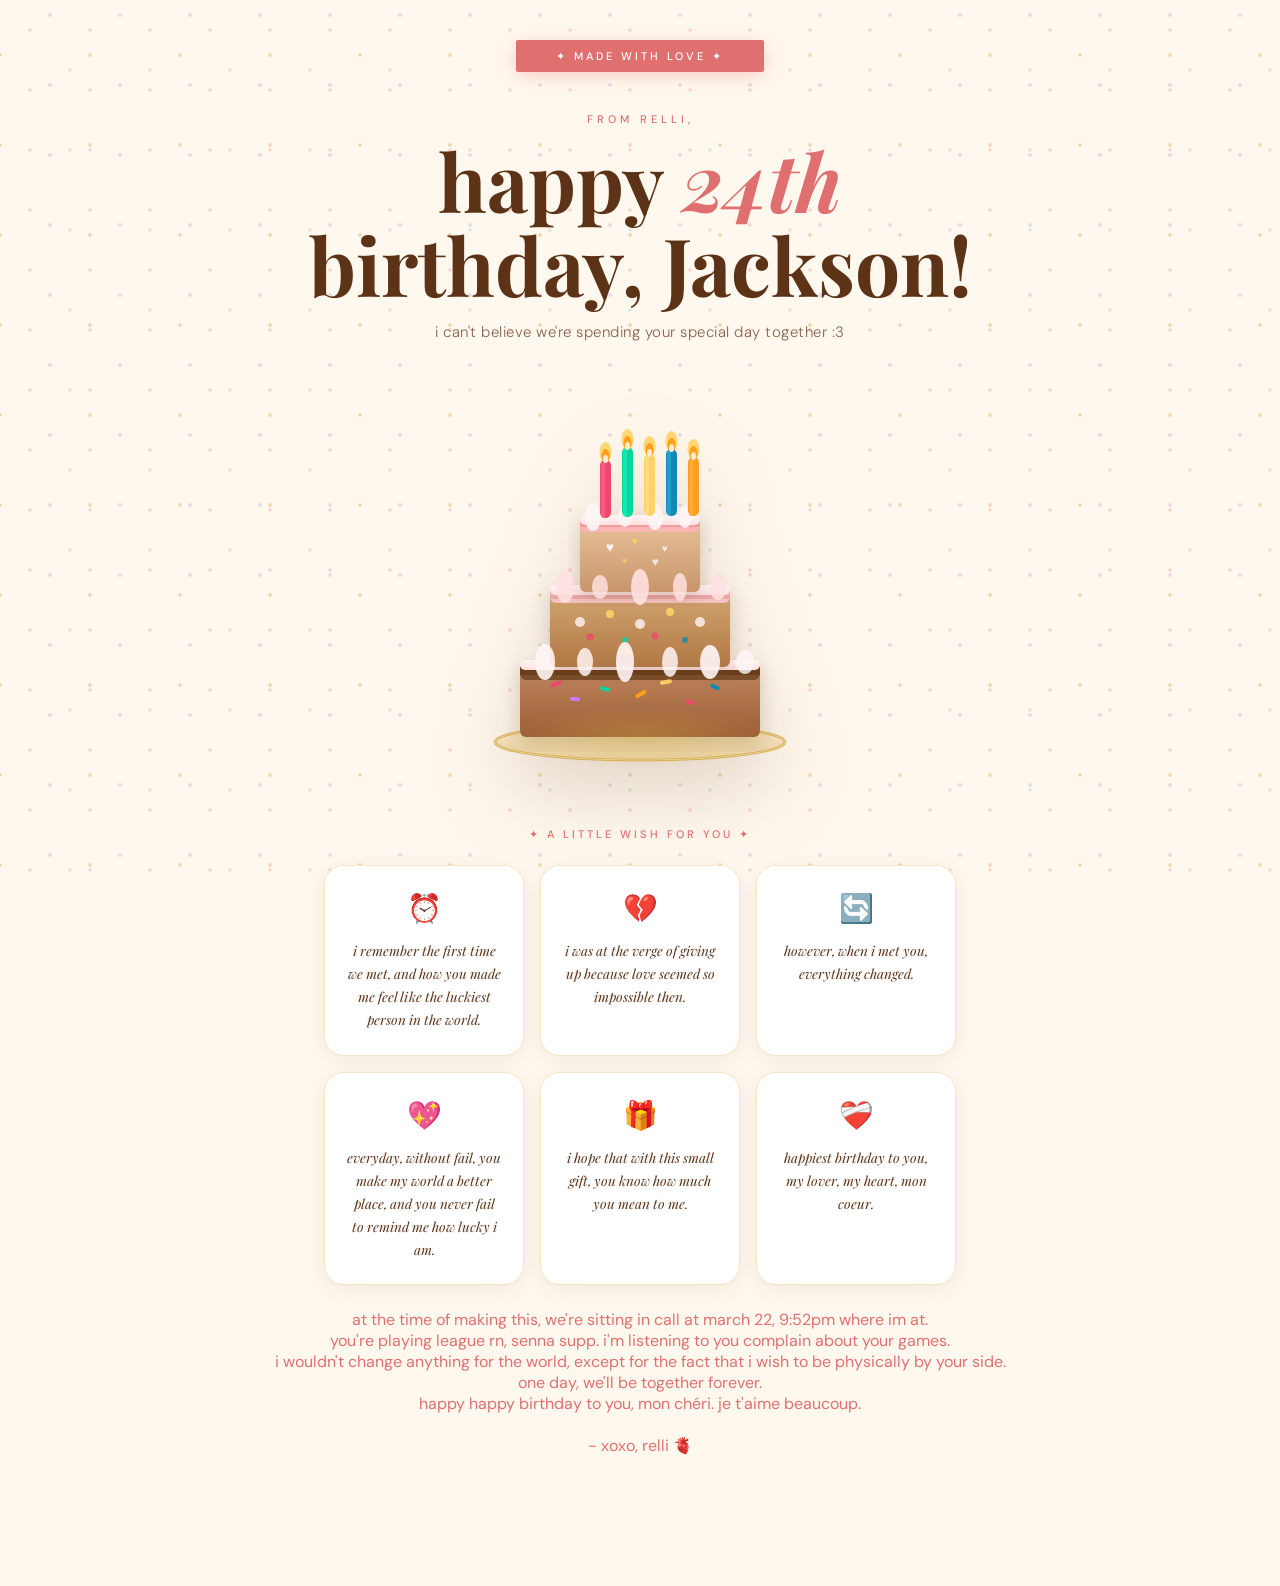
==== index.html @ e5fadd73 "Rename birthday.html to index.html" ====
<!--
Hello my sweet sweet Jackson :3
 
I can't believe I get to spend your 24th birthday with you! The past year has truly been amazing, and I wish to spend more of them with you.
I love you so much beb <3

Love, Your Relli
-->



<!DOCTYPE html>
<html lang="en">
<head>
<meta charset="UTF-8">
<meta name="viewport" content="width=device-width, initial-scale=1.0">
<title>Sweet Celebrations</title>
<link href="https://fonts.googleapis.com/css2?family=Playfair+Display:ital,wght@0,400;0,700;1,400&family=DM+Sans:wght@300;400;500&display=swap" rel="stylesheet">
<link rel="stylesheet" href="birthday.css">
</head>
<body>
<div class="page">

  <div class="ribbon">✦ Made with love ✦</div>

  <header>
    <p class="tagline">from relli,</p>
    <h1>happy <em>24th</em><br>birthday, Jackson!</h1>
    <p class="subtitle">i can't believe we're spending your special day together :3</p>
  </header>

  <!-- THE CAKE -->
  <div class="cake-container">
    <div class="sparkles">
      <div class="sparkle" style="top:5%;left:10%;--dur:2.8s;--del:0s">✦</div>
      <div class="sparkle" style="top:0%;left:80%;--dur:3.2s;--del:0.6s">✧</div>
      <div class="sparkle" style="top:15%;left:90%;--dur:2.5s;--del:1.2s">✦</div>
      <div class="sparkle" style="top:20%;left:5%;--dur:3.5s;--del:0.4s">✧</div>
      <div class="sparkle" style="top:5%;left:50%;--dur:2.2s;--del:0.9s">✦</div>
    </div>

    <svg class="cake-svg" viewBox="0 0 340 380" xmlns="http://www.w3.org/2000/svg">
      <defs>
        <!-- Icing drip gradient -->
        <linearGradient id="icingGrad" x1="0" y1="0" x2="0" y2="1">
          <stop offset="0%" stop-color="#FFF5F5"/>
          <stop offset="100%" stop-color="#FFE0E0"/>
        </linearGradient>
        <linearGradient id="layer1Grad" x1="0" y1="0" x2="0" y2="1">
          <stop offset="0%" stop-color="#E8C49A"/>
          <stop offset="100%" stop-color="#C9956B"/>
        </linearGradient>
        <linearGradient id="layer2Grad" x1="0" y1="0" x2="0" y2="1">
          <stop offset="0%" stop-color="#D4A873"/>
          <stop offset="100%" stop-color="#B07845"/>
        </linearGradient>
        <linearGradient id="layer3Grad" x1="0" y1="0" x2="0" y2="1">
          <stop offset="0%" stop-color="#C28860"/>
          <stop offset="100%" stop-color="#9A5E35"/>
        </linearGradient>
        <linearGradient id="plateGrad" x1="0" y1="0" x2="0" y2="1">
          <stop offset="0%" stop-color="#F5E6C8"/>
          <stop offset="100%" stop-color="#E8D0A0"/>
        </linearGradient>
        <filter id="softShadow" x="-10%" y="-10%" width="120%" height="130%">
          <feDropShadow dx="0" dy="6" stdDeviation="8" flood-color="#5C3317" flood-opacity="0.2"/>
        </filter>
      </defs>

      <!-- PLATE -->
      <ellipse cx="170" cy="350" rx="145" ry="18" fill="url(#plateGrad)" stroke="#D4A843" stroke-width="2.5"/>
      <ellipse cx="170" cy="350" rx="145" ry="18" fill="none" stroke="white" stroke-width="1" opacity="0.5"/>

      <!-- BOTTOM TIER (layer 3) -->
      <rect x="50" y="270" width="240" height="75" rx="6" fill="url(#layer3Grad)" filter="url(#softShadow)"/>
      <!-- chocolate frosting band -->
      <rect x="50" y="270" width="240" height="18" rx="6" fill="#7B4F2A"/>
      <rect x="50" y="275" width="240" height="8" rx="0" fill="#6B3E1E"/>
      <!-- sprinkles on bottom tier -->
      <rect x="80" y="290" width="12" height="4" rx="2" fill="#EF476F" transform="rotate(-20,86,292)"/>
      <rect x="130" y="295" width="10" height="4" rx="2" fill="#06D6A0" transform="rotate(15,135,297)"/>
      <rect x="190" y="288" width="12" height="4" rx="2" fill="#FFD166" transform="rotate(-10,196,290)"/>
      <rect x="240" y="293" width="10" height="4" rx="2" fill="#118AB2" transform="rotate(25,245,295)"/>
      <rect x="100" y="305" width="10" height="4" rx="2" fill="#C77DFF" transform="rotate(5,105,307)"/>
      <rect x="165" y="300" width="12" height="4" rx="2" fill="#FF9F1C" transform="rotate(-30,171,302)"/>
      <rect x="215" y="308" width="10" height="4" rx="2" fill="#EF476F" transform="rotate(20,220,310)"/>
      <!-- white icing rim on bottom tier top -->
      <rect x="50" y="268" width="240" height="10" rx="5" fill="url(#icingGrad)"/>

      <!-- MIDDLE TIER (layer 2) -->
      <rect x="80" y="195" width="180" height="80" rx="6" fill="url(#layer2Grad)" filter="url(#softShadow)"/>
      <!-- frosting band -->
      <rect x="80" y="195" width="180" height="16" rx="6" fill="#F4C2C2"/>
      <rect x="80" y="199" width="180" height="8" rx="0" fill="#EBA8A8"/>
      <!-- dots decoration -->
      <circle cx="110" cy="230" r="5" fill="#FFF5F5" opacity="0.8"/>
      <circle cx="140" cy="222" r="4" fill="#FFD166" opacity="0.9"/>
      <circle cx="170" cy="232" r="5" fill="#FFF5F5" opacity="0.8"/>
      <circle cx="200" cy="220" r="4" fill="#FFD166" opacity="0.9"/>
      <circle cx="230" cy="230" r="5" fill="#FFF5F5" opacity="0.8"/>
      <circle cx="120" cy="245" r="3.5" fill="#EF476F" opacity="0.8"/>
      <circle cx="155" cy="248" r="3" fill="#06D6A0" opacity="0.8"/>
      <circle cx="185" cy="244" r="3.5" fill="#EF476F" opacity="0.8"/>
      <circle cx="215" cy="248" r="3" fill="#118AB2" opacity="0.8"/>
      <!-- white icing rim on mid tier top -->
      <rect x="80" y="193" width="180" height="10" rx="5" fill="url(#icingGrad)"/>

      <!-- TOP TIER (layer 1) -->
      <rect x="110" y="125" width="120" height="75" rx="6" fill="url(#layer1Grad)" filter="url(#softShadow)"/>
      <!-- strawberry frosting band -->
      <rect x="110" y="125" width="120" height="15" rx="6" fill="#F9B4B4"/>
      <rect x="110" y="128" width="120" height="7" rx="0" fill="#F29E9E"/>
      <!-- hearts on top tier -->
      <text x="140" y="160" font-size="14" text-anchor="middle" fill="#FFF5F5" opacity="0.9">♥</text>
      <text x="165" y="153" font-size="11" text-anchor="middle" fill="#FFD166" opacity="0.9">♥</text>
      <text x="195" y="160" font-size="10" text-anchor="middle" fill="#FFF5F5" opacity="0.8">♥</text>
      <text x="155" y="172" font-size="9" text-anchor="middle" fill="#FFD166" opacity="0.7">♥</text>
      <text x="185" y="174" font-size="12" text-anchor="middle" fill="#FFF5F5" opacity="0.8">♥</text>
      <!-- white icing rim on top tier top -->
      <rect x="110" y="123" width="120" height="10" rx="5" fill="url(#icingGrad)"/>

      <!-- ICING DRIPS on each tier -->
      <!-- Bottom tier drips -->
      <ellipse cx="75" cy="270" rx="10" ry="18" fill="#FFF5F5" opacity="0.9"/>
      <ellipse cx="115" cy="270" rx="8" ry="14" fill="#FFF5F5" opacity="0.85"/>
      <ellipse cx="155" cy="270" rx="9" ry="20" fill="#FFF5F5" opacity="0.9"/>
      <ellipse cx="200" cy="270" rx="8" ry="15" fill="#FFF5F5" opacity="0.85"/>
      <ellipse cx="240" cy="270" rx="10" ry="17" fill="#FFF5F5" opacity="0.9"/>
      <ellipse cx="275" cy="270" rx="9" ry="12" fill="#FFF5F5" opacity="0.8"/>
      <!-- Mid tier drips -->
      <ellipse cx="95" cy="195" rx="9" ry="16" fill="#FFE0E0" opacity="0.9"/>
      <ellipse cx="130" cy="195" rx="8" ry="12" fill="#FFE0E0" opacity="0.85"/>
      <ellipse cx="170" cy="195" rx="9" ry="18" fill="#FFE0E0" opacity="0.9"/>
      <ellipse cx="210" cy="195" rx="7" ry="14" fill="#FFE0E0" opacity="0.85"/>
      <ellipse cx="248" cy="195" rx="8" ry="13" fill="#FFE0E0" opacity="0.9"/>
      <!-- Top tier drips -->
      <ellipse cx="123" cy="125" rx="8" ry="14" fill="#FFF5F5" opacity="0.9"/>
      <ellipse cx="155" cy="125" rx="7" ry="10" fill="#FFF5F5" opacity="0.85"/>
      <ellipse cx="185" cy="125" rx="8" ry="13" fill="#FFF5F5" opacity="0.9"/>
      <ellipse cx="215" cy="125" rx="7" ry="11" fill="#FFF5F5" opacity="0.85"/>

      <!-- CANDLES -->
      <!-- Candle 1 -->
      <rect x="130" y="68" width="11" height="58" rx="5.5" fill="#EF476F"/>
      <rect x="131" y="68" width="4" height="58" rx="2" fill="#FF7096" opacity="0.5"/>
      <!-- Candle 2 -->
      <rect x="152" y="55" width="11" height="70" rx="5.5" fill="#06D6A0"/>
      <rect x="153" y="55" width="4" height="70" rx="2" fill="#2DFFC0" opacity="0.4"/>
      <!-- Candle 3 -->
      <rect x="174" y="62" width="11" height="62" rx="5.5" fill="#FFD166"/>
      <rect x="175" y="62" width="4" height="62" rx="2" fill="#FFE599" opacity="0.5"/>
      <!-- Candle 4 -->
      <rect x="196" y="57" width="11" height="67" rx="5.5" fill="#118AB2"/>
      <rect x="197" y="57" width="4" height="67" rx="2" fill="#36BFED" opacity="0.4"/>
      <!-- Candle 5 -->
      <rect x="218" y="65" width="11" height="59" rx="5.5" fill="#FF9F1C"/>
      <rect x="219" y="65" width="4" height="59" rx="2" fill="#FFB84D" opacity="0.5"/>

      <!-- FLAMES -->
      <g class="flame">
        <ellipse cx="135.5" cy="60" rx="6" ry="10" fill="#FFD166" opacity="0.9"/>
        <ellipse cx="135.5" cy="64" rx="4" ry="7" fill="#FF9F1C"/>
        <ellipse cx="135.5" cy="67" rx="2.5" ry="4" fill="white" opacity="0.8"/>
      </g>
      <g class="flame">
        <ellipse cx="157.5" cy="47" rx="6" ry="10" fill="#FFD166" opacity="0.9"/>
        <ellipse cx="157.5" cy="51" rx="4" ry="7" fill="#FF9F1C"/>
        <ellipse cx="157.5" cy="54" rx="2.5" ry="4" fill="white" opacity="0.8"/>
      </g>
      <g class="flame">
        <ellipse cx="179.5" cy="54" rx="6" ry="10" fill="#FFD166" opacity="0.9"/>
        <ellipse cx="179.5" cy="58" rx="4" ry="7" fill="#FF9F1C"/>
        <ellipse cx="179.5" cy="61" rx="2.5" ry="4" fill="white" opacity="0.8"/>
      </g>
      <g class="flame">
        <ellipse cx="201.5" cy="49" rx="6" ry="10" fill="#FFD166" opacity="0.9"/>
        <ellipse cx="201.5" cy="53" rx="4" ry="7" fill="#FF9F1C"/>
        <ellipse cx="201.5" cy="56" rx="2.5" ry="4" fill="white" opacity="0.8"/>
      </g>
      <g class="flame">
        <ellipse cx="223.5" cy="57" rx="6" ry="10" fill="#FFD166" opacity="0.9"/>
        <ellipse cx="223.5" cy="61" rx="4" ry="7" fill="#FF9F1C"/>
        <ellipse cx="223.5" cy="64" rx="2.5" ry="4" fill="white" opacity="0.8"/>
      </g>

      <!-- "Happy Birthday" banner on cake -->
      <!--<rect x="82" y="228" width="176" height="28" rx="14" fill="#D4A843" opacity="0.15"/>
      <text x="170" y="247" font-family="'Playfair Display', serif" font-size="13" font-style="italic" fill="#7B4F2A" text-anchor="middle" font-weight="600">Happy Birthday!</text>-->
    </svg>

    <div class="cake-glow"></div>
  </div>

  <!-- Birthday Wishes -->
  <div class="wishes-section">
    <p class="wishes-label">✦ A little wish for you ✦</p>
    <div class="wish-cards">
      <div class="wish-card">
        <span class="wish-icon">⏰</span>
        <p>i remember the first time we met, and how you made me feel like the luckiest person in the world.</p>
      </div>
      <div class="wish-card">
        <span class="wish-icon">💔</span>
        <p>i was at the verge of giving up because love seemed so impossible then.</p>
      </div>
      <div class="wish-card">
        <span class="wish-icon">🔄</span>
        <p>however, when i met you, everything changed.</p>
      </div>
    </div>

    <div class="wish-cards" style="margin-top: 16px;">
      <div class="wish-card">
        <span class="wish-icon">💖</span>
        <p>everyday, without fail, you make my world a better place, and you never fail to remind me how lucky i am.</p>
      </div>
      <div class="wish-card">
        <span class="wish-icon">🎁</span>
        <p>i hope that with this small gift, you know how much you mean to me.</p>
      </div>
      <div class="wish-card">
        <span class="wish-icon">❤️‍🩹</span>
        <p>happiest birthday to you, my lover, my heart, mon coeur.</p>
      </div>
    </div>
  </div>

  <footer style="margin-top: 24px;">
    <p>at the time of making this, we're sitting in call at march 22, 9:52pm where im at.<br>
      you're playing league rn, senna supp. i'm listening to you complain about your games.<br>
      i wouldn't change anything for the world, except for the fact that i wish to be physically by your side.<br>
      one day, we'll be together forever.<br>
      happy happy birthday to you, mon chéri. je t'aime beaucoup.<br><br>
      - xoxo, relli 🫀</p>
  </footer>
</div>
</body>
</html>
---- birthday.css ----
:root {
  --cream: #FFF8EE;
  --warm: #F5E6C8;
  --blush: #F2A7A7;
  --rose: #E07070;
  --gold: #D4A843;
  --chocolate: #5C3317;
  --vanilla: #FFF0D6;
  --mint: #A8D5C2;
  --lavender: #C4A8D5;
  --candle1: #FFD166;
  --candle2: #EF476F;
  --candle3: #06D6A0;
  --candle4: #118AB2;
  --candle5: #FF9F1C;
}

* { margin: 0; padding: 0; box-sizing: border-box; }

body {
  background-color: var(--cream);
  font-family: 'DM Sans', sans-serif;
  color: var(--chocolate);
  overflow-x: hidden;
  min-height: 100vh;
}

/* Confetti dots background */
body::before {
  content: '';
  position: fixed;
  inset: 0;
  background-image:
    radial-gradient(circle, var(--blush) 2px, transparent 2px),
    radial-gradient(circle, var(--mint) 2px, transparent 2px),
    radial-gradient(circle, var(--lavender) 2px, transparent 2px),
    radial-gradient(circle, var(--gold) 2px, transparent 2px);
  background-size: 60px 60px, 80px 80px, 70px 70px, 90px 90px;
  background-position: 0 0, 30px 30px, 15px 50px, 45px 10px;
  opacity: 0.35;
  pointer-events: none;
  z-index: 0;
}

.page {
  position: relative;
  z-index: 1;
  display: flex;
  flex-direction: column;
  align-items: center;
  padding: 40px 20px 80px;
}

/* Header */
header {
  text-align: center;
  margin-bottom: 50px;
  animation: fadeDown 0.8s ease both;
}

.tagline {
  font-family: 'DM Sans', sans-serif;
  font-size: 11px;
  font-weight: 500;
  letter-spacing: 4px;
  text-transform: uppercase;
  color: var(--rose);
  margin-bottom: 12px;
}

h1 {
  font-family: 'Playfair Display', serif;
  font-size: clamp(40px, 7vw, 80px);
  line-height: 1.05;
  color: var(--chocolate);
}

h1 em {
  font-style: italic;
  color: var(--rose);
}

.subtitle {
  margin-top: 16px;
  font-size: 15px;
  color: #8a6550;
  font-weight: 300;
  letter-spacing: 0.5px;
}

/* CAKE SVG SECTION */
.cake-container {
  position: relative;
  width: 340px;
  margin: 0 auto 50px;
  animation: floatUp 0.9s ease 0.3s both;
  filter: drop-shadow(0 30px 40px rgba(92,51,23,0.18));
}

.cake-svg {
  width: 100%;
  height: auto;
}

/* Flame animations */
.flame {
  transform-origin: bottom center;
  animation: flicker 1.2s ease-in-out infinite alternate;
}
.flame:nth-child(2) { animation-delay: 0.2s; animation-duration: 0.9s; }
.flame:nth-child(3) { animation-delay: 0.5s; animation-duration: 1.4s; }
.flame:nth-child(4) { animation-delay: 0.1s; animation-duration: 1.1s; }
.flame:nth-child(5) { animation-delay: 0.7s; animation-duration: 0.8s; }

@keyframes flicker {
  0%   { transform: scaleY(1) scaleX(1) rotate(-2deg); opacity: 0.95; }
  40%  { transform: scaleY(1.08) scaleX(0.92) rotate(1deg); opacity: 1; }
  100% { transform: scaleY(0.9) scaleX(1.05) rotate(2deg); opacity: 0.85; }
}

/* Glow behind cake */
.cake-glow {
  position: absolute;
  bottom: 10px;
  left: 50%;
  transform: translateX(-50%);
  width: 280px;
  height: 60px;
  background: radial-gradient(ellipse, rgba(212,168,67,0.35) 0%, transparent 70%);
  border-radius: 50%;
  animation: glowPulse 2s ease-in-out infinite alternate;
}

@keyframes glowPulse {
  from { opacity: 0.5; transform: translateX(-50%) scaleX(1); }
  to   { opacity: 1;   transform: translateX(-50%) scaleX(1.1); }
}

/* Stars / sparkles floating */
.sparkles {
  position: absolute;
  inset: -30px;
  pointer-events: none;
}

.sparkle {
  position: absolute;
  font-size: 18px;
  animation: sparkleFloat var(--dur, 3s) ease-in-out infinite;
  animation-delay: var(--del, 0s);
  opacity: 0;
}

@keyframes sparkleFloat {
  0%   { opacity: 0;   transform: translateY(0) scale(0.5); }
  30%  { opacity: 1;   transform: translateY(-20px) scale(1); }
  70%  { opacity: 0.8; transform: translateY(-40px) scale(0.9); }
  100% { opacity: 0;   transform: translateY(-60px) scale(0.4); }
}

/* Birthday Wishes */
.wishes-section {
  text-align: center;
  animation: fadeUp 1s ease 0.6s both;
  max-width: 680px;
  width: 100%;
}

.wishes-label {
  font-size: 11px;
  font-weight: 500;
  letter-spacing: 3px;
  text-transform: uppercase;
  color: var(--rose);
  margin-bottom: 24px;
}

.wish-cards {
  display: flex;
  gap: 16px;
  flex-wrap: wrap;
  justify-content: center;
}

.wish-card {
  background: white;
  border: 1.5px solid var(--warm);
  border-radius: 20px;
  padding: 24px 22px;
  max-width: 200px;
  flex: 1 1 160px;
  box-shadow: 0 4px 20px rgba(92,51,23,0.08);
  transition: transform 0.2s ease, box-shadow 0.2s ease;
}

.wish-card:hover {
  transform: translateY(-5px);
  box-shadow: 0 12px 30px rgba(92,51,23,0.14);
}

.wish-icon {
  display: block;
  font-size: 28px;
  margin-bottom: 12px;
}

.wish-card p {
  font-family: 'Playfair Display', serif;
  font-size: 13.5px;
  line-height: 1.7;
  color: var(--chocolate);
  font-style: italic;
}

/* Animations */
@keyframes fadeDown {
  from { opacity: 0; transform: translateY(-20px); }
  to   { opacity: 1; transform: translateY(0); }
}

@keyframes floatUp {
  from { opacity: 0; transform: translateY(30px) scale(0.95); }
  to   { opacity: 1; transform: translateY(0) scale(1); }
}

@keyframes fadeUp {
  from { opacity: 0; transform: translateY(20px); }
  to   { opacity: 1; transform: translateY(0); }
}

/* Ribbon banner */
.ribbon {
  background: var(--rose);
  color: white;
  font-size: 11px;
  font-weight: 500;
  letter-spacing: 3px;
  text-transform: uppercase;
  padding: 9px 40px;
  margin-bottom: 40px;
  border-radius: 2px;
  animation: fadeDown 0.6s ease both;
  box-shadow: 0 4px 16px rgba(224,112,112,0.3);
}

footer {
  background-color: var(--cream);
  font-family: 'DM Sans', sans-serif;
  text-align: center;
  margin-bottom: 50px;
  animation: fadeUp 0.8s ease both;
  color: var(--rose);
}
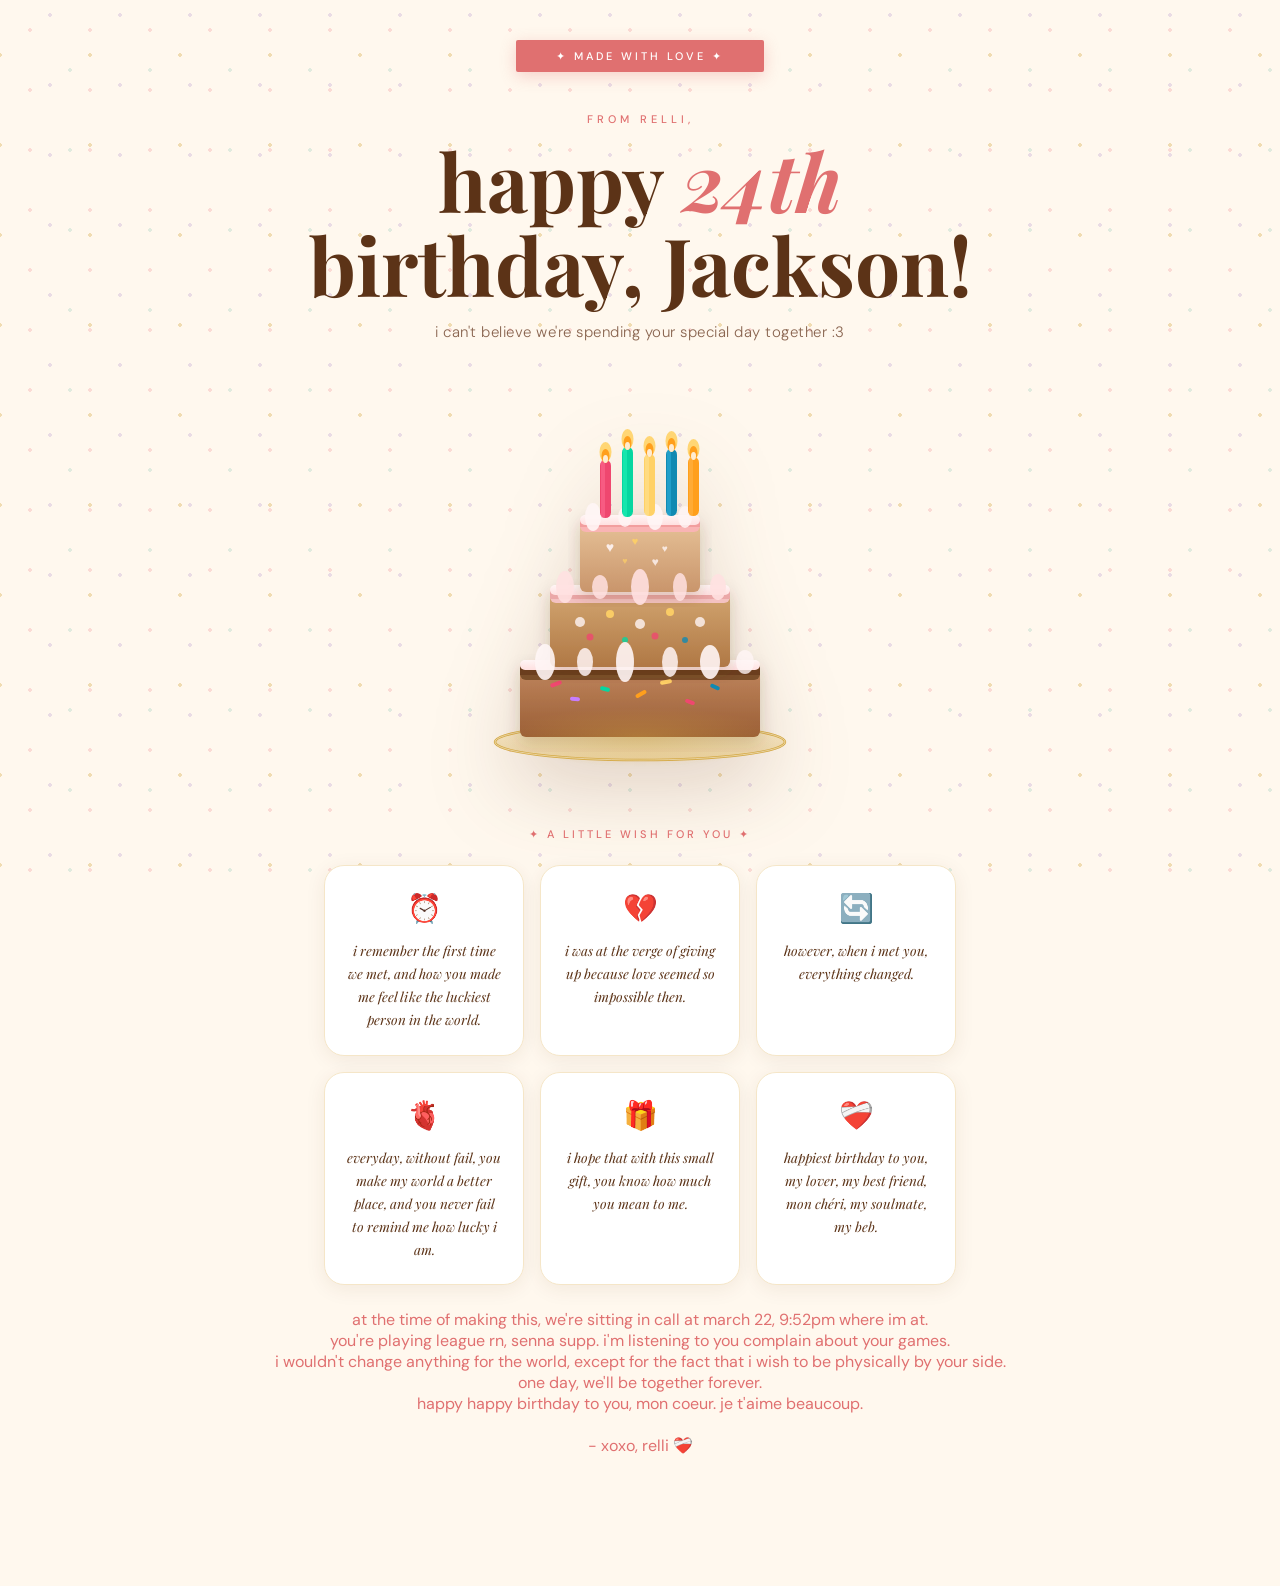
==== commit e22c746b: "Update birthday wishes and icons in index.html" ====
--- a/index.html
+++ b/index.html
@@ -211,7 +211,7 @@
 
     <div class="wish-cards" style="margin-top: 16px;">
       <div class="wish-card">
-        <span class="wish-icon">💖</span>
+        <span class="wish-icon">🫀</span>
         <p>everyday, without fail, you make my world a better place, and you never fail to remind me how lucky i am.</p>
       </div>
       <div class="wish-card">
@@ -220,7 +220,7 @@
       </div>
       <div class="wish-card">
         <span class="wish-icon">❤️‍🩹</span>
-        <p>happiest birthday to you, my lover, my heart, mon coeur.</p>
+        <p>happiest birthday to you, my lover, my best friend, mon chéri, my soulmate, my beb.</p>
       </div>
     </div>
   </div>
@@ -230,8 +230,8 @@
       you're playing league rn, senna supp. i'm listening to you complain about your games.<br>
       i wouldn't change anything for the world, except for the fact that i wish to be physically by your side.<br>
       one day, we'll be together forever.<br>
-      happy happy birthday to you, mon chéri. je t'aime beaucoup.<br><br>
-      - xoxo, relli 🫀</p>
+      happy happy birthday to you, mon coeur. je t'aime beaucoup.<br><br>
+      - xoxo, relli ❤️‍🩹</p>
   </footer>
 </div>
 </body>
